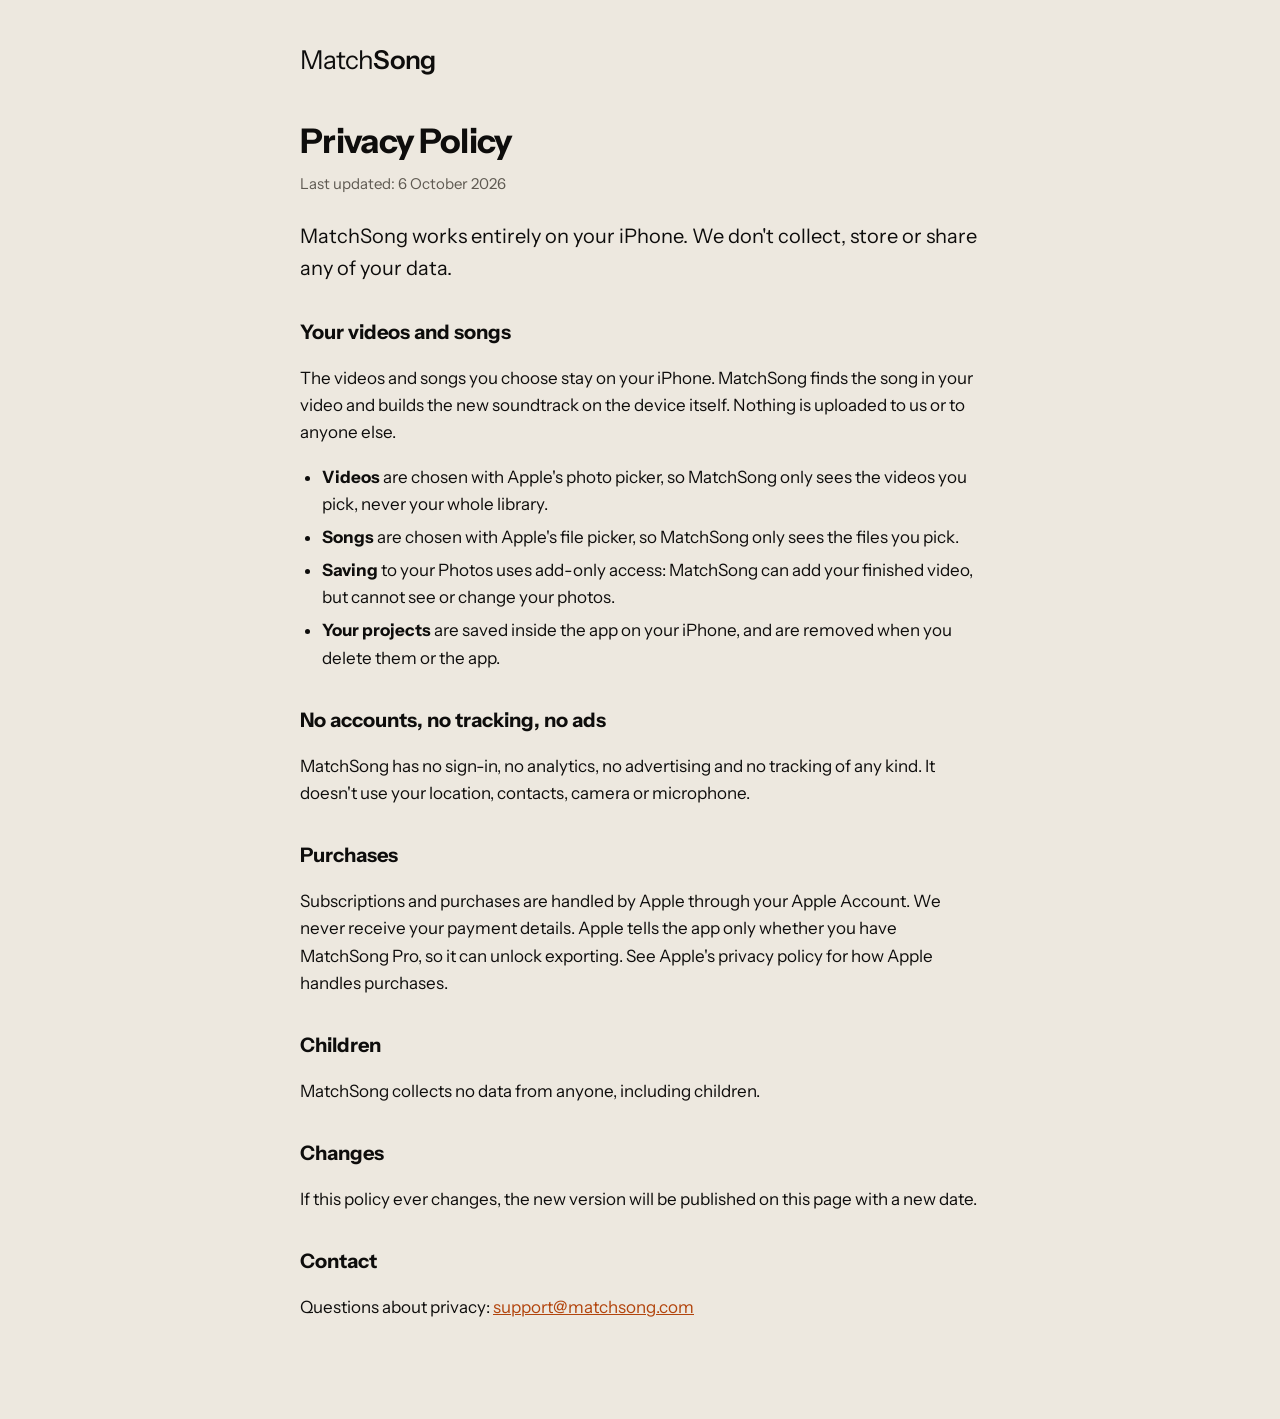
==== privacy.html @ 869957c9 "The site as in the app's store/site Co-Authored-By: Claude Opus 5.5 <noreply@anthropic.com>  Claude-" ====
<!doctype html>
<html lang="en">
<head>
<meta charset="utf-8">
<meta name="viewport" content="width=device-width, initial-scale=1">
<title>MatchSong · Privacy Policy</title>
<link rel="stylesheet" href="style.css">
</head>
<body>
<main>
<a class="brand" href="./">Match<b>Song</b></a>
<h1>Privacy Policy</h1>
<p class="updated">Last updated: 6 October 2026</p>

<p class="lead">MatchSong works entirely on your iPhone. We don't collect, store or share any of your data.</p>

<h2>Your videos and songs</h2>
<p>The videos and songs you choose stay on your iPhone. MatchSong finds the song in your video and builds the new soundtrack on the device itself. Nothing is uploaded to us or to anyone else.</p>
<ul>
<li><b>Videos</b> are chosen with Apple's photo picker, so MatchSong only sees the videos you pick, never your whole library.</li>
<li><b>Songs</b> are chosen with Apple's file picker, so MatchSong only sees the files you pick.</li>
<li><b>Saving</b> to your Photos uses add-only access: MatchSong can add your finished video, but cannot see or change your photos.</li>
<li><b>Your projects</b> are saved inside the app on your iPhone, and are removed when you delete them or the app.</li>
</ul>

<h2>No accounts, no tracking, no ads</h2>
<p>MatchSong has no sign-in, no analytics, no advertising and no tracking of any kind. It doesn't use your location, contacts, camera or microphone.</p>

<h2>Purchases</h2>
<p>Subscriptions and purchases are handled by Apple through your Apple Account. We never receive your payment details. Apple tells the app only whether you have MatchSong Pro, so it can unlock exporting. See Apple's privacy policy for how Apple handles purchases.</p>

<h2>Children</h2>
<p>MatchSong collects no data from anyone, including children.</p>

<h2>Changes</h2>
<p>If this policy ever changes, the new version will be published on this page with a new date.</p>

<h2>Contact</h2>
<p>Questions about privacy: <a href="mailto:support@matchsong.com">support@matchsong.com</a></p>
</main>
</body>
</html>
---- style.css ----
/* MatchSong's pages: the app's warm studio look, one typeface, orange for links. */
@import url('https://fonts.googleapis.com/css2?family=Instrument+Sans:wght@400;600;700&display=swap');
:root { --bg: #EDE8DF; --text: #0E0D0C; --muted: #5F5A52; --accent: #B2440C; }
@media (prefers-color-scheme: dark) { :root { --bg: #0E0D0C; --text: #EDE8DF; --muted: #A39D93; --accent: #FF7A33; } }
body { margin: 0; background: var(--bg); color: var(--text); font: 17px/1.6 'Instrument Sans', system-ui, sans-serif; }
main { max-width: 680px; margin: 0 auto; padding: 40px 20px 80px; }
.brand { font-size: 26px; letter-spacing: -0.035em; color: var(--text); text-decoration: none; }
.brand b { font-weight: 600; }
h1 { font-size: 34px; letter-spacing: -0.02em; margin: 32px 0 4px; }
h2 { font-size: 20px; margin: 32px 0 6px; }
.updated { color: var(--muted); margin: 0 0 24px; font-size: 15px; }
.lead { font-size: 20px; }
a { color: var(--accent); }
ul { padding-left: 22px; }
li { margin: 6px 0; }
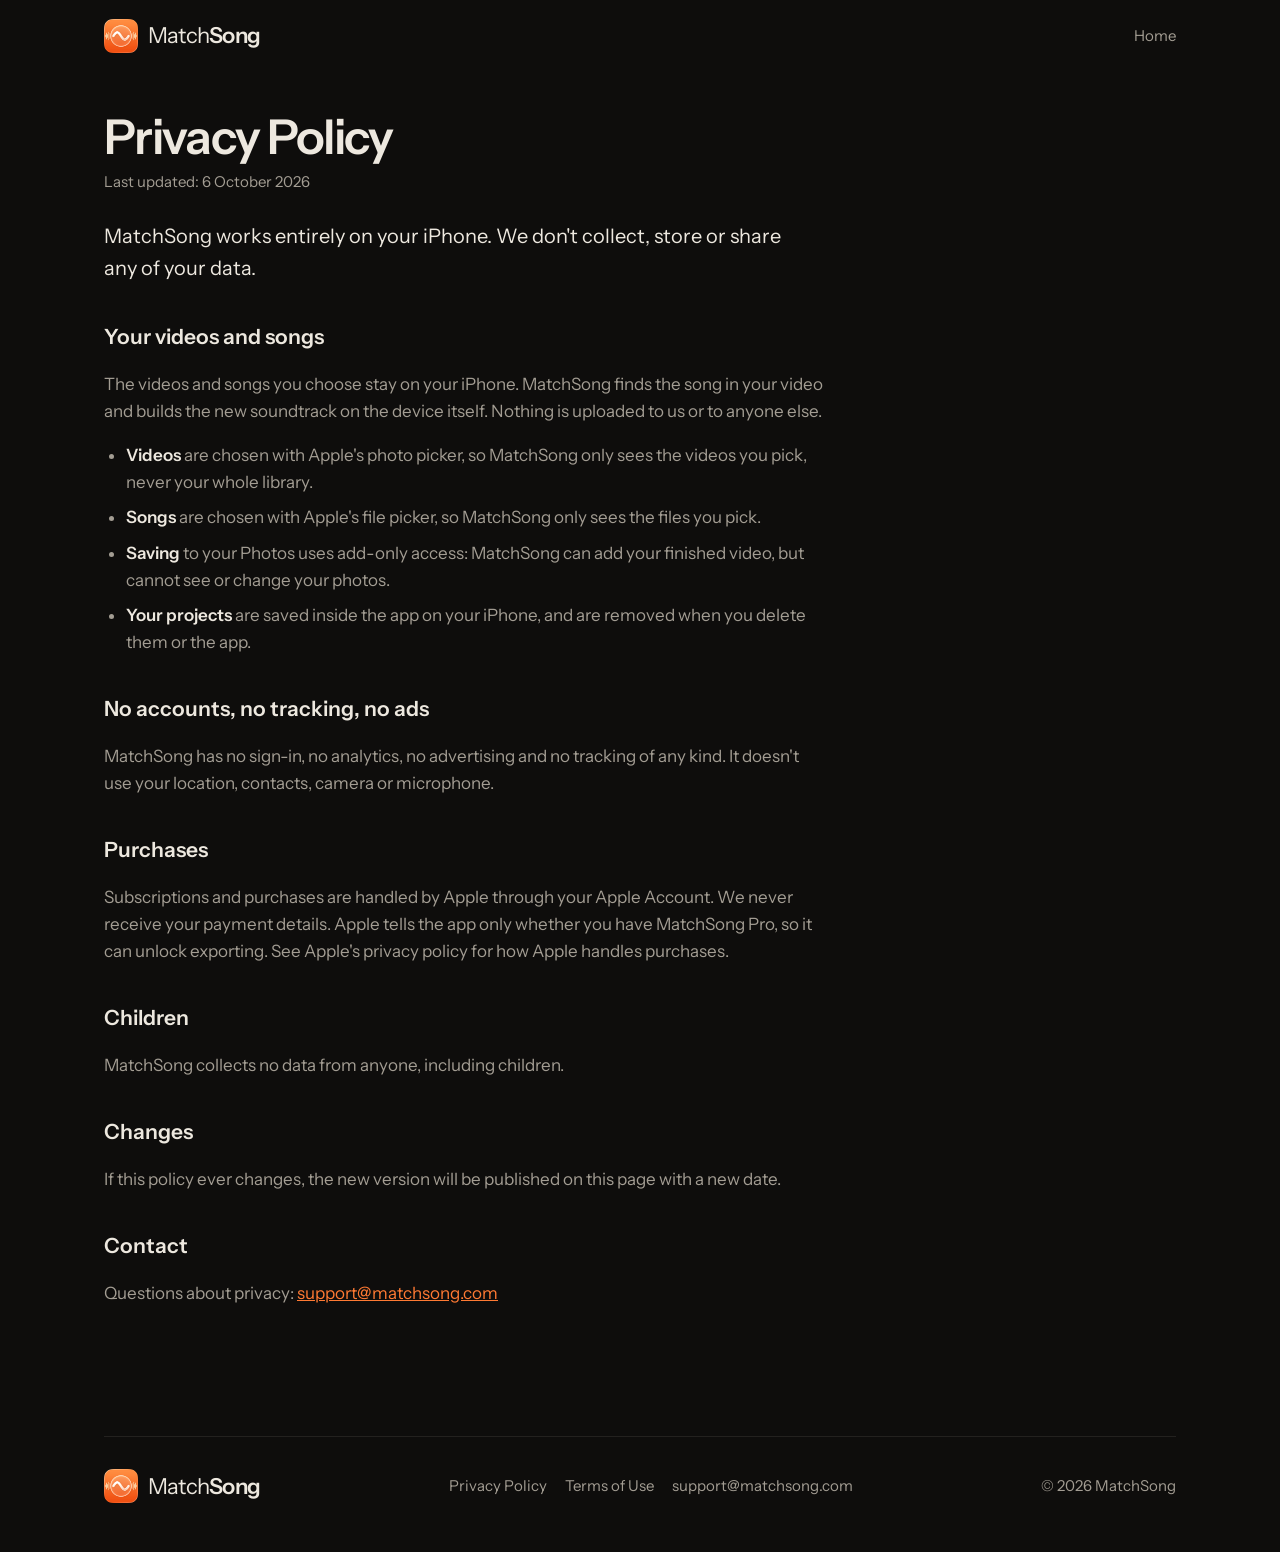
==== commit 66b8b6f2: "The site as in the app's store/site Co-Authored-By: Claude Opus 5.5 <noreply@anthropic.com>  Claude-" ====
--- a/privacy.html
+++ b/privacy.html
@@ -4,11 +4,18 @@
 <meta charset="utf-8">
 <meta name="viewport" content="width=device-width, initial-scale=1">
 <title>MatchSong · Privacy Policy</title>
+<meta name="theme-color" content="#0E0D0C">
+<link rel="icon" href="favicon.png">
+<link rel="apple-touch-icon" href="apple-touch-icon.png">
 <link rel="stylesheet" href="style.css">
 </head>
 <body>
-<main>
-<a class="brand" href="./">Match<b>Song</b></a>
+<div class="wrap">
+  <header class="top">
+    <a class="brand" href="./"><img src="icon.png" alt=""><span>Match<b>Song</b></span></a>
+    <nav><a href="./">Home</a></nav>
+  </header>
+<main class="doc">
 <h1>Privacy Policy</h1>
 <p class="updated">Last updated: 6 October 2026</p>
 
@@ -38,5 +45,11 @@
 <h2>Contact</h2>
 <p>Questions about privacy: <a href="mailto:support@matchsong.com">support@matchsong.com</a></p>
 </main>
+  <footer>
+    <a class="brand" href="./"><img src="icon.png" alt=""><span>Match<b>Song</b></span></a>
+    <nav><a href="privacy.html">Privacy Policy</a><a href="terms.html">Terms of Use</a><a href="mailto:support@matchsong.com">support@matchsong.com</a></nav>
+    <span>&copy; 2026 MatchSong</span>
+  </footer>
+</div>
 </body>
 </html>
--- a/style.css
+++ b/style.css
@@ -1,15 +1,109 @@
-/* MatchSong's pages: the app's warm studio look, one typeface, orange for links. */
-@import url('https://fonts.googleapis.com/css2?family=Instrument+Sans:wght@400;600;700&display=swap');
-:root { --bg: #EDE8DF; --text: #0E0D0C; --muted: #5F5A52; --accent: #B2440C; }
-@media (prefers-color-scheme: dark) { :root { --bg: #0E0D0C; --text: #EDE8DF; --muted: #A39D93; --accent: #FF7A33; } }
-body { margin: 0; background: var(--bg); color: var(--text); font: 17px/1.6 'Instrument Sans', system-ui, sans-serif; }
-main { max-width: 680px; margin: 0 auto; padding: 40px 20px 80px; }
-.brand { font-size: 26px; letter-spacing: -0.035em; color: var(--text); text-decoration: none; }
+/* matchsong.com: the app's own look. Warm studio black, bone white, one orange accent,
+   Instrument Sans (served from this site: no outside services, no tracking). */
+@font-face { font-family: 'Instrument Sans'; font-weight: 400; font-display: swap; src: url('fonts/InstrumentSans-Regular.woff2') format('woff2'); }
+@font-face { font-family: 'Instrument Sans'; font-weight: 600; font-display: swap; src: url('fonts/InstrumentSans-SemiBold.woff2') format('woff2'); }
+
+:root {
+  color-scheme: dark;
+  --bg: #0E0D0C; --surface: #171513; --surface2: #211E1B; --line: rgba(237, 232, 223, 0.09);
+  --text: #EDE8DF; --muted: #A39D93; --accent: #FF7A33; --on-accent: #0E0D0C;
+}
+* { box-sizing: border-box; }
+html { scroll-behavior: smooth; }
+body { margin: 0; background: var(--bg); color: var(--text); font: 17px/1.6 'Instrument Sans', system-ui, sans-serif; -webkit-font-smoothing: antialiased; }
+img { max-width: 100%; display: block; }
+a { color: var(--accent); }
+.wrap { max-width: 1120px; margin: 0 auto; padding: 0 24px; }
+@media (max-width: 600px) { .wrap { padding: 0 16px; } }
+
+/* top bar */
+.top { display: flex; align-items: center; justify-content: space-between; padding: 18px 0; }
+.brand { display: flex; align-items: center; gap: 10px; color: var(--text); text-decoration: none; font-size: 22px; letter-spacing: -0.035em; }
+.brand img { width: 34px; height: 34px; }
 .brand b { font-weight: 600; }
-h1 { font-size: 34px; letter-spacing: -0.02em; margin: 32px 0 4px; }
-h2 { font-size: 20px; margin: 32px 0 6px; }
-.updated { color: var(--muted); margin: 0 0 24px; font-size: 15px; }
-.lead { font-size: 20px; }
-a { color: var(--accent); }
-ul { padding-left: 22px; }
-li { margin: 6px 0; }
+.top nav { display: flex; gap: 22px; align-items: center; font-size: 15px; }
+.top nav a { color: var(--muted); text-decoration: none; }
+.top nav a:hover { color: var(--text); }
+@media (max-width: 600px) { .top nav .link { display: none; } }
+
+/* buttons and chips */
+.pill { display: inline-flex; align-items: center; gap: 8px; min-height: 48px; padding: 0 22px; border-radius: 999px; font-weight: 600; font-size: 16px; text-decoration: none; }
+.pill.primary { background: var(--accent); color: var(--on-accent); }
+.pill.quiet { border: 1px solid var(--line); color: var(--text); background: var(--surface); }
+.chip { display: inline-flex; align-items: center; gap: 8px; padding: 6px 14px; border-radius: 999px; border: 1px solid var(--line); background: var(--surface); color: var(--muted); font-size: 14px; }
+.chip i { width: 8px; height: 8px; border-radius: 50%; background: var(--accent); display: inline-block; }
+
+/* hero */
+.hero { display: grid; grid-template-columns: 1.1fr 0.9fr; gap: 48px; align-items: center; padding: 48px 0 72px; }
+.hero h1 { font-size: clamp(42px, 6.4vw, 76px); line-height: 1.02; letter-spacing: -0.04em; font-weight: 600; margin: 22px 0 22px; }
+.hero h1 em { font-style: normal; color: var(--accent); }
+.lead { font-size: 20px; color: var(--muted); max-width: 34em; margin: 0 0 30px; }
+.lead strong { color: var(--text); font-weight: 600; }
+.actions { display: flex; flex-wrap: wrap; gap: 12px; align-items: center; }
+.note { color: var(--muted); font-size: 15px; margin-top: 18px; }
+@media (max-width: 860px) { .hero { grid-template-columns: 1fr; padding-top: 24px; } }
+
+/* the phone, with the app inside */
+.stage { position: relative; display: flex; justify-content: center; }
+.stage::before { content: ''; position: absolute; inset: 8% 10%; background: radial-gradient(closest-side, rgba(255, 122, 51, 0.42), transparent); filter: blur(30px); }
+.phone { position: relative; width: min(330px, 78vw); border-radius: 52px; padding: 10px; background: #050505; box-shadow: 0 0 0 1.5px #3A3530, 0 40px 80px rgba(0, 0, 0, 0.6); }
+.phone img { border-radius: 42px; width: 100%; }
+.badge { position: absolute; display: flex; align-items: center; gap: 10px; padding: 10px 16px; border-radius: 16px; background: rgba(23, 21, 19, 0.82); border: 1px solid var(--line); backdrop-filter: blur(12px); -webkit-backdrop-filter: blur(12px); font-size: 14px; color: var(--muted); }
+.badge b { color: var(--text); font-size: 18px; font-variant-numeric: tabular-nums; }
+.badge.sync { left: -6%; bottom: 22%; }
+.badge.found { right: -4%; top: 16%; }
+@media (max-width: 600px) { .badge.sync { left: 0; } .badge.found { right: 0; } }
+
+/* the lens: a noisy recording becomes the clean song */
+.lens { border-top: 1px solid var(--line); border-bottom: 1px solid var(--line); background: linear-gradient(180deg, var(--surface), var(--bg)); padding: 56px 0; text-align: center; }
+.lens svg { width: 100%; max-width: 920px; height: auto; margin: 0 auto; display: block; }
+.lens p { font-size: clamp(22px, 3vw, 32px); letter-spacing: -0.02em; margin: 24px auto 0; max-width: 24em; }
+.lens p span { color: var(--muted); }
+.noise rect { fill: var(--muted); transform-box: fill-box; transform-origin: center; animation: hum 1.6s ease-in-out infinite alternate; }
+.song { animation: flow 2.4s linear infinite; }
+@keyframes hum { from { transform: scaleY(1); } to { transform: scaleY(0.45); } }
+@keyframes flow { from { transform: translateX(0); } to { transform: translateX(136.0px); } }
+@media (prefers-reduced-motion: reduce) { .noise rect, .song { animation: none; } html { scroll-behavior: auto; } }
+
+/* sections */
+section.block { padding: 88px 0 24px; }
+.kicker { color: var(--accent); font-weight: 600; font-size: 14px; letter-spacing: 0.12em; text-transform: uppercase; }
+h2.title { font-size: clamp(32px, 4.4vw, 50px); letter-spacing: -0.035em; line-height: 1.08; font-weight: 600; margin: 10px 0 40px; max-width: 18em; }
+.grid { display: grid; gap: 16px; grid-template-columns: repeat(3, 1fr); }
+@media (max-width: 900px) { .grid { grid-template-columns: repeat(2, 1fr); } }
+@media (max-width: 600px) { .grid { grid-template-columns: 1fr; } }
+.card { background: var(--surface); border: 1px solid var(--line); border-radius: 22px; padding: 26px; }
+.card h3 { font-size: 20px; letter-spacing: -0.01em; margin: 14px 0 6px; font-weight: 600; }
+.card p { margin: 0; color: var(--muted); }
+.card svg { width: 30px; height: 30px; stroke: var(--accent); fill: none; stroke-width: 1.8; stroke-linecap: round; stroke-linejoin: round; }
+.step { font-size: 44px; font-weight: 600; color: var(--accent); letter-spacing: -0.04em; line-height: 1; }
+
+/* screenshots */
+.shots { display: flex; gap: 22px; justify-content: center; }
+.shots figure { margin: 0; width: 260px; flex: 0 0 auto; }
+.shots img { border-radius: 34px; box-shadow: 0 0 0 1.5px #3A3530, 0 24px 60px rgba(0, 0, 0, 0.5); }
+.shots figcaption { color: var(--muted); font-size: 15px; text-align: center; margin-top: 14px; }
+@media (max-width: 900px) { .shots { justify-content: flex-start; overflow-x: auto; scroll-snap-type: x mandatory; padding-bottom: 12px; } .shots figure { scroll-snap-align: center; width: 230px; } }
+
+/* free and Pro */
+.plan { margin: 88px 0 0; padding: 48px; border-radius: 28px; background: radial-gradient(120% 140% at 100% 0%, rgba(255, 122, 51, 0.28), transparent 60%), var(--surface); border: 1px solid var(--line); display: flex; gap: 32px; align-items: center; justify-content: space-between; flex-wrap: wrap; }
+.plan h2 { font-size: clamp(28px, 3.6vw, 40px); letter-spacing: -0.03em; margin: 0 0 8px; line-height: 1.1; font-weight: 600; }
+.plan p { margin: 0; color: var(--muted); max-width: 32em; }
+@media (max-width: 600px) { .plan { padding: 28px; } }
+
+/* footer */
+footer { margin-top: 88px; border-top: 1px solid var(--line); padding: 32px 0 48px; display: flex; flex-wrap: wrap; gap: 18px 28px; align-items: center; justify-content: space-between; color: var(--muted); font-size: 15px; }
+footer nav { display: flex; flex-wrap: wrap; gap: 18px; }
+footer a { color: var(--muted); text-decoration: none; }
+footer a:hover { color: var(--text); }
+
+/* the privacy and terms pages */
+.doc { max-width: 720px; padding-bottom: 24px; }
+.doc h1 { font-size: clamp(34px, 5vw, 48px); letter-spacing: -0.035em; line-height: 1.1; margin: 40px 0 6px; font-weight: 600; }
+.doc h2 { font-size: 21px; margin: 36px 0 6px; font-weight: 600; }
+.doc .updated { color: var(--muted); margin: 0 0 26px; font-size: 15px; }
+.doc .lead { color: var(--text); }
+.doc ul { padding-left: 22px; }
+.doc li { margin: 8px 0; color: var(--muted); }
+.doc li b { color: var(--text); font-weight: 600; }
+.doc p { color: var(--muted); }
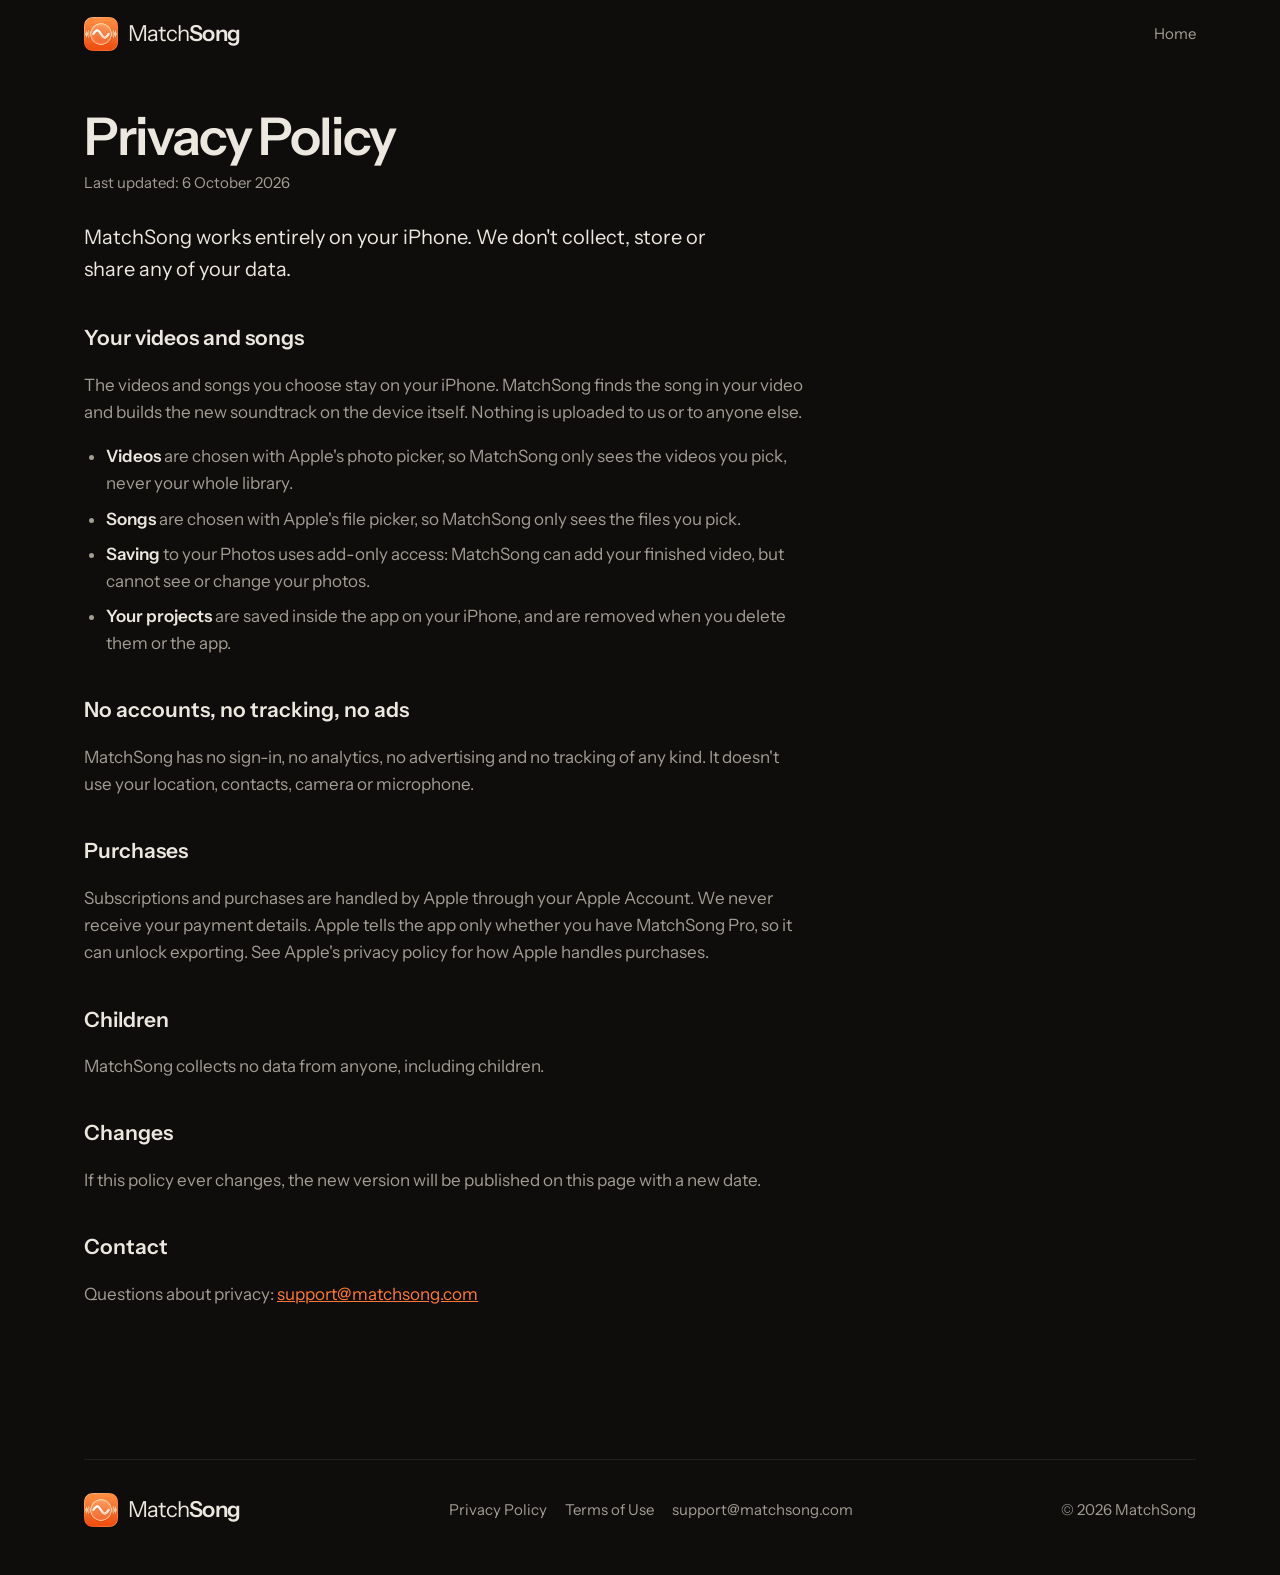
==== commit c17cab5f: "The site as in the app's store/site Co-Authored-By: Claude Opus 5.5 <noreply@anthropic.com>  Claude-" ====
--- a/privacy.html
+++ b/privacy.html
@@ -10,11 +10,13 @@
 <link rel="stylesheet" href="style.css">
 </head>
 <body>
-<div class="wrap">
-  <header class="top">
+<header class="top">
+  <div class="wrap">
     <a class="brand" href="./"><img src="icon.png" alt=""><span>Match<b>Song</b></span></a>
     <nav><a href="./">Home</a></nav>
-  </header>
+  </div>
+</header>
+<div class="wrap">
 <main class="doc">
 <h1>Privacy Policy</h1>
 <p class="updated">Last updated: 6 October 2026</p>
--- a/style.css
+++ b/style.css
@@ -1,108 +1,171 @@
-/* matchsong.com: the app's own look. Warm studio black, bone white, one orange accent,
-   Instrument Sans (served from this site: no outside services, no tracking). */
+/* matchsong.com: the app's own look. Warm studio black, bone white, one orange accent, the
+   app's track colours for the audiences, Instrument Sans (served from this site: no outside
+   services, no tracking). Motion is gentle and switched off for people who ask for less. */
 @font-face { font-family: 'Instrument Sans'; font-weight: 400; font-display: swap; src: url('fonts/InstrumentSans-Regular.woff2') format('woff2'); }
 @font-face { font-family: 'Instrument Sans'; font-weight: 600; font-display: swap; src: url('fonts/InstrumentSans-SemiBold.woff2') format('woff2'); }
 
 :root {
   color-scheme: dark;
-  --bg: #0E0D0C; --surface: #171513; --surface2: #211E1B; --line: rgba(237, 232, 223, 0.09);
+  --bg: #0E0D0C; --surface: #161412; --surface2: #1F1C19; --line: rgba(237, 232, 223, 0.09);
   --text: #EDE8DF; --muted: #A39D93; --accent: #FF7A33; --on-accent: #0E0D0C;
+  --green: #9DB39A; --lavender: #B9A9D2; --sand: #D6C29C; --blue: #A2BED3; --rose: #D4A5A5;
 }
 * { box-sizing: border-box; }
 html { scroll-behavior: smooth; }
-body { margin: 0; background: var(--bg); color: var(--text); font: 17px/1.6 'Instrument Sans', system-ui, sans-serif; -webkit-font-smoothing: antialiased; }
+body { margin: 0; background: var(--bg); color: var(--text); font: 17px/1.6 'Instrument Sans', system-ui, sans-serif; -webkit-font-smoothing: antialiased; overflow-x: hidden; }
 img { max-width: 100%; display: block; }
 a { color: var(--accent); }
-.wrap { max-width: 1120px; margin: 0 auto; padding: 0 24px; }
-@media (max-width: 600px) { .wrap { padding: 0 16px; } }
+.wrap { max-width: 1160px; margin: 0 auto; padding: 0 24px; }
+@media (max-width: 600px) { .wrap { padding: 0 18px; } }
 
-/* top bar */
-.top { display: flex; align-items: center; justify-content: space-between; padding: 18px 0; }
+/* top bar: glass once the page scrolls */
+.top { position: sticky; top: 0; z-index: 10; transition: background 0.3s, border-color 0.3s; border-bottom: 1px solid transparent; }
+.top.solid { background: rgba(14, 13, 12, 0.72); backdrop-filter: blur(16px); -webkit-backdrop-filter: blur(16px); border-color: var(--line); }
+.top .wrap { display: flex; align-items: center; justify-content: space-between; height: 68px; }
 .brand { display: flex; align-items: center; gap: 10px; color: var(--text); text-decoration: none; font-size: 22px; letter-spacing: -0.035em; }
 .brand img { width: 34px; height: 34px; }
 .brand b { font-weight: 600; }
-.top nav { display: flex; gap: 22px; align-items: center; font-size: 15px; }
+.top nav { display: flex; gap: 24px; align-items: center; font-size: 15px; }
 .top nav a { color: var(--muted); text-decoration: none; }
 .top nav a:hover { color: var(--text); }
-@media (max-width: 600px) { .top nav .link { display: none; } }
+@media (max-width: 760px) { .top nav .link { display: none; } }
 
 /* buttons and chips */
-.pill { display: inline-flex; align-items: center; gap: 8px; min-height: 48px; padding: 0 22px; border-radius: 999px; font-weight: 600; font-size: 16px; text-decoration: none; }
-.pill.primary { background: var(--accent); color: var(--on-accent); }
-.pill.quiet { border: 1px solid var(--line); color: var(--text); background: var(--surface); }
-.chip { display: inline-flex; align-items: center; gap: 8px; padding: 6px 14px; border-radius: 999px; border: 1px solid var(--line); background: var(--surface); color: var(--muted); font-size: 14px; }
-.chip i { width: 8px; height: 8px; border-radius: 50%; background: var(--accent); display: inline-block; }
+.pill { display: inline-flex; align-items: center; gap: 8px; min-height: 50px; padding: 0 24px; border-radius: 999px; font-weight: 600; font-size: 16px; text-decoration: none; transition: transform 0.2s, box-shadow 0.2s; }
+.pill.primary { background: var(--accent); color: var(--on-accent); box-shadow: 0 10px 30px rgba(255, 122, 51, 0.35); }
+.pill.primary:hover { transform: translateY(-2px); box-shadow: 0 14px 40px rgba(255, 122, 51, 0.45); }
+.pill.quiet { border: 1px solid var(--line); color: var(--text); background: rgba(31, 28, 25, 0.6); }
+.chip { display: inline-flex; align-items: center; gap: 8px; padding: 6px 14px; border-radius: 999px; border: 1px solid var(--line); background: rgba(22, 20, 18, 0.7); color: var(--muted); font-size: 14px; }
+.chip i { width: 8px; height: 8px; border-radius: 50%; background: var(--accent); display: inline-block; box-shadow: 0 0 10px var(--accent); }
 
-/* hero */
-.hero { display: grid; grid-template-columns: 1.1fr 0.9fr; gap: 48px; align-items: center; padding: 48px 0 72px; }
-.hero h1 { font-size: clamp(42px, 6.4vw, 76px); line-height: 1.02; letter-spacing: -0.04em; font-weight: 600; margin: 22px 0 22px; }
-.hero h1 em { font-style: normal; color: var(--accent); }
-.lead { font-size: 20px; color: var(--muted); max-width: 34em; margin: 0 0 30px; }
+/* hero: the "lock" (noisy dots snapping onto one clean line) behind the words */
+.hero { position: relative; overflow: hidden; }
+.hero canvas { position: absolute; inset: 0; width: 100%; height: 100%; }
+.hero::after { content: ''; position: absolute; inset: auto 0 0 0; height: 140px; background: linear-gradient(transparent, var(--bg)); pointer-events: none; }
+.hero .wrap { position: relative; z-index: 1; display: grid; grid-template-columns: 1.05fr 0.95fr; gap: 40px; align-items: center; padding-top: 56px; padding-bottom: 96px; }
+.hero h1 { font-size: clamp(44px, 6.6vw, 84px); line-height: 1.0; letter-spacing: -0.045em; font-weight: 600; margin: 22px 0 22px; }
+.hero h1 em { font-style: normal; background: linear-gradient(100deg, #FF9A5C, var(--accent) 45%, #E5561A); -webkit-background-clip: text; background-clip: text; color: transparent; }
+.lead { font-size: 21px; color: var(--muted); max-width: 32em; margin: 0 0 32px; }
 .lead strong { color: var(--text); font-weight: 600; }
 .actions { display: flex; flex-wrap: wrap; gap: 12px; align-items: center; }
 .note { color: var(--muted); font-size: 15px; margin-top: 18px; }
-@media (max-width: 860px) { .hero { grid-template-columns: 1fr; padding-top: 24px; } }
+@media (max-width: 900px) { .hero .wrap { grid-template-columns: 1fr; padding-top: 28px; } }
 
-/* the phone, with the app inside */
-.stage { position: relative; display: flex; justify-content: center; }
-.stage::before { content: ''; position: absolute; inset: 8% 10%; background: radial-gradient(closest-side, rgba(255, 122, 51, 0.42), transparent); filter: blur(30px); }
-.phone { position: relative; width: min(330px, 78vw); border-radius: 52px; padding: 10px; background: #050505; box-shadow: 0 0 0 1.5px #3A3530, 0 40px 80px rgba(0, 0, 0, 0.6); }
-.phone img { border-radius: 42px; width: 100%; }
-.badge { position: absolute; display: flex; align-items: center; gap: 10px; padding: 10px 16px; border-radius: 16px; background: rgba(23, 21, 19, 0.82); border: 1px solid var(--line); backdrop-filter: blur(12px); -webkit-backdrop-filter: blur(12px); font-size: 14px; color: var(--muted); }
-.badge b { color: var(--text); font-size: 18px; font-variant-numeric: tabular-nums; }
-.badge.sync { left: -6%; bottom: 22%; }
-.badge.found { right: -4%; top: 16%; }
-@media (max-width: 600px) { .badge.sync { left: 0; } .badge.found { right: 0; } }
+/* phones */
+.stage { position: relative; height: 640px; perspective: 1400px; }
+.phone { position: absolute; width: 300px; border-radius: 50px; padding: 9px; background: #050505; box-shadow: 0 0 0 1.5px #3A3530, 0 50px 100px rgba(0, 0, 0, 0.7); }
+.phone img { border-radius: 41px; width: 100%; }
+.phone.front { right: 8%; top: 0; transform: rotateY(-14deg) rotateX(4deg); z-index: 2; }
+.phone.back { right: 46%; top: 70px; transform: rotateY(18deg) rotateX(4deg) scale(0.86); opacity: 0.55; filter: saturate(0.7); }
+.stage::before { content: ''; position: absolute; inset: 10% 0 10% 20%; background: radial-gradient(closest-side, rgba(255, 122, 51, 0.45), transparent); filter: blur(40px); }
+.badge { position: absolute; z-index: 3; display: flex; align-items: center; gap: 10px; padding: 12px 18px; border-radius: 18px; background: rgba(22, 20, 18, 0.78); border: 1px solid var(--line); backdrop-filter: blur(14px); -webkit-backdrop-filter: blur(14px); font-size: 14px; color: var(--muted); box-shadow: 0 20px 40px rgba(0, 0, 0, 0.4); }
+.badge b { color: var(--text); font-size: 20px; font-variant-numeric: tabular-nums; }
+.badge .dot { width: 10px; height: 10px; border-radius: 50%; background: var(--accent); box-shadow: 0 0 12px var(--accent); }
+.badge.sync { right: 0; bottom: 120px; }
+.badge.found { right: 52%; top: 28px; }
+@media (max-width: 900px) {
+  .stage { height: 640px; max-width: 420px; margin: 0 auto; width: 100%; }
+  .phone.front { width: 280px; }
+  .phone.front { right: 50%; transform: translateX(50%) rotateY(-10deg); }
+  .phone.back { display: none; }
+  .badge.found { right: auto; left: 0; top: 40px; }
+  .badge.sync { right: 0; bottom: 90px; }
+}
 
-/* the lens: a noisy recording becomes the clean song */
-.lens { border-top: 1px solid var(--line); border-bottom: 1px solid var(--line); background: linear-gradient(180deg, var(--surface), var(--bg)); padding: 56px 0; text-align: center; }
-.lens svg { width: 100%; max-width: 920px; height: auto; margin: 0 auto; display: block; }
-.lens p { font-size: clamp(22px, 3vw, 32px); letter-spacing: -0.02em; margin: 24px auto 0; max-width: 24em; }
-.lens p span { color: var(--muted); }
-.noise rect { fill: var(--muted); transform-box: fill-box; transform-origin: center; animation: hum 1.6s ease-in-out infinite alternate; }
-.song { animation: flow 2.4s linear infinite; }
-@keyframes hum { from { transform: scaleY(1); } to { transform: scaleY(0.45); } }
-@keyframes flow { from { transform: translateX(0); } to { transform: translateX(136.0px); } }
-@media (prefers-reduced-motion: reduce) { .noise rect, .song { animation: none; } html { scroll-behavior: auto; } }
+/* numbers */
+.stats { display: grid; grid-template-columns: repeat(4, 1fr); border: 1px solid var(--line); border-radius: 26px; background: var(--surface); overflow: hidden; }
+.stats div { padding: 28px 26px; border-left: 1px solid var(--line); }
+.stats div:first-child { border-left: 0; }
+.stats b { display: block; font-size: clamp(34px, 4vw, 46px); letter-spacing: -0.04em; font-weight: 600; line-height: 1.05; }
+.stats b span { color: var(--accent); }
+.stats p { margin: 6px 0 0; color: var(--muted); font-size: 15px; }
+@media (max-width: 760px) { .stats { grid-template-columns: repeat(2, 1fr); } .stats div:nth-child(3) { border-left: 0; } .stats div:nth-child(n+3) { border-top: 1px solid var(--line); } }
 
 /* sections */
-section.block { padding: 88px 0 24px; }
-.kicker { color: var(--accent); font-weight: 600; font-size: 14px; letter-spacing: 0.12em; text-transform: uppercase; }
-h2.title { font-size: clamp(32px, 4.4vw, 50px); letter-spacing: -0.035em; line-height: 1.08; font-weight: 600; margin: 10px 0 40px; max-width: 18em; }
+section.block { padding: 110px 0 0; }
+.kicker { color: var(--accent); font-weight: 600; font-size: 13px; letter-spacing: 0.14em; text-transform: uppercase; }
+h2.title { font-size: clamp(34px, 4.6vw, 56px); letter-spacing: -0.04em; line-height: 1.04; font-weight: 600; margin: 12px 0 18px; max-width: 16em; }
+.intro { color: var(--muted); font-size: 19px; max-width: 34em; margin: 0 0 44px; }
+.intro b { color: var(--text); font-weight: 600; }
 .grid { display: grid; gap: 16px; grid-template-columns: repeat(3, 1fr); }
-@media (max-width: 900px) { .grid { grid-template-columns: repeat(2, 1fr); } }
-@media (max-width: 600px) { .grid { grid-template-columns: 1fr; } }
-.card { background: var(--surface); border: 1px solid var(--line); border-radius: 22px; padding: 26px; }
-.card h3 { font-size: 20px; letter-spacing: -0.01em; margin: 14px 0 6px; font-weight: 600; }
+.grid.four { grid-template-columns: repeat(4, 1fr); }
+@media (max-width: 960px) { .grid, .grid.four { grid-template-columns: repeat(2, 1fr); } }
+@media (max-width: 600px) { .grid, .grid.four { grid-template-columns: 1fr; } }
+.card { position: relative; background: var(--surface); border: 1px solid var(--line); border-radius: 24px; padding: 28px; transition: transform 0.25s, border-color 0.25s; }
+.card:hover { transform: translateY(-3px); border-color: rgba(237, 232, 223, 0.18); }
+.card h3 { font-size: 21px; letter-spacing: -0.015em; margin: 16px 0 6px; font-weight: 600; }
 .card p { margin: 0; color: var(--muted); }
-.card svg { width: 30px; height: 30px; stroke: var(--accent); fill: none; stroke-width: 1.8; stroke-linecap: round; stroke-linejoin: round; }
-.step { font-size: 44px; font-weight: 600; color: var(--accent); letter-spacing: -0.04em; line-height: 1; }
+.card svg { width: 28px; height: 28px; stroke: var(--accent); fill: none; stroke-width: 1.8; stroke-linecap: round; stroke-linejoin: round; }
 
-/* screenshots */
-.shots { display: flex; gap: 22px; justify-content: center; }
-.shots figure { margin: 0; width: 260px; flex: 0 0 auto; }
-.shots img { border-radius: 34px; box-shadow: 0 0 0 1.5px #3A3530, 0 24px 60px rgba(0, 0, 0, 0.5); }
-.shots figcaption { color: var(--muted); font-size: 15px; text-align: center; margin-top: 14px; }
-@media (max-width: 900px) { .shots { justify-content: flex-start; overflow-x: auto; scroll-snap-type: x mandatory; padding-bottom: 12px; } .shots figure { scroll-snap-align: center; width: 230px; } }
+/* who it's for: each in one of the app's track colours */
+.who { overflow: hidden; }
+.who::before { content: ''; position: absolute; inset: -40% -20% auto auto; width: 70%; aspect-ratio: 1; border-radius: 50%; background: var(--tint); opacity: 0.16; filter: blur(30px); }
+.who .mark { width: 48px; height: 48px; border-radius: 15px; display: grid; place-items: center; background: color-mix(in srgb, var(--tint) 20%, transparent); }
+.who .mark svg { stroke: var(--tint); }
+.who.dancers { --tint: var(--green); } .who.djs { --tint: var(--lavender); } .who.bands { --tint: var(--sand); } .who.video { --tint: var(--blue); }
+
+/* the live demo: one video, with what the phone recorded or the original song MatchSong put back */
+.player { display: grid; gap: 14px; }
+.screen { position: relative; border-radius: 26px; overflow: hidden; background: #000; aspect-ratio: 16 / 9; box-shadow: 0 0 0 1px var(--line), 0 40px 100px rgba(0, 0, 0, 0.6); }
+.screen video { width: 100%; height: 100%; object-fit: cover; display: block; }
+.switch { position: absolute; top: 16px; left: 50%; transform: translateX(-50%); display: flex; gap: 2px; padding: 3px; border-radius: 999px; background: rgba(14, 13, 12, 0.55); border: 1px solid rgba(237, 232, 223, 0.14); backdrop-filter: blur(14px); -webkit-backdrop-filter: blur(14px); }
+.switch button { font: inherit; font-size: 15px; font-weight: 600; color: var(--text); background: none; border: 0; cursor: pointer; display: flex; align-items: center; gap: 7px; height: 40px; padding: 0 18px; border-radius: 999px; position: relative; }
+.switch button::after { content: ''; position: absolute; inset: -4px 0; }
+.switch button[aria-checked="true"] { background: var(--text); color: var(--bg); box-shadow: 0 0 0 3px rgba(237, 232, 223, 0.25); }
+.switch svg { width: 18px; height: 18px; }
+.play { position: absolute; left: 50%; top: 50%; width: 88px; height: 88px; margin: -44px 0 0 -44px; border-radius: 50%; border: 1px solid rgba(237, 232, 223, 0.18); cursor: pointer; color: var(--text); display: grid; place-items: center; background: rgba(14, 13, 12, 0.5); backdrop-filter: blur(12px); -webkit-backdrop-filter: blur(12px); transition: opacity 0.25s; }
+.play svg { width: 34px; height: 34px; }
+.playing .play { opacity: 0; }
+.playing .screen:hover .play, .play:focus-visible { opacity: 1; }
+.readout { position: absolute; left: 16px; bottom: 16px; padding: 8px 14px; border-radius: 999px; font-size: 14px; font-weight: 600; background: rgba(14, 13, 12, 0.62); backdrop-filter: blur(12px); -webkit-backdrop-filter: blur(12px); }
+.readout b { color: var(--accent); font-weight: 600; }
+.lanes { position: relative; display: grid; gap: 8px; padding: 16px; border-radius: 22px; background: var(--surface); border: 1px solid var(--line); cursor: pointer; touch-action: none; }
+.lane { display: grid; grid-template-columns: 96px 1fr; gap: 12px; align-items: center; }
+.lane span { font-size: 13px; font-weight: 600; color: var(--muted); display: flex; align-items: center; gap: 7px; }
+.lane span svg { width: 16px; height: 16px; flex: none; }
+.lane span em { font-style: normal; }
+.lane.on span { color: var(--text); }
+.lane canvas { width: 100%; height: 48px; display: block; }
+.playhead { position: absolute; top: 10px; bottom: 10px; width: 2px; margin-left: -1px; border-radius: 1px; background: var(--text); pointer-events: none; }
+.fine { color: var(--muted); font-size: 15px; max-width: 46em; margin: 4px 0 0; }
+.fine b { color: var(--text); font-weight: 600; }
+button:focus-visible, .lanes:focus-visible { outline: 2px solid var(--accent); outline-offset: 3px; }
+@media (max-width: 600px) { .lane { grid-template-columns: 22px 1fr; } .lane span em { display: none; } .switch button { padding: 0 13px; } .screen { border-radius: 18px; } }
+
+/* how it works */
+.num { width: 44px; height: 44px; border-radius: 50%; display: grid; place-items: center; font-weight: 600; font-size: 19px; color: var(--on-accent); background: var(--accent); box-shadow: 0 8px 24px rgba(255, 122, 51, 0.35); }
 
 /* free and Pro */
-.plan { margin: 88px 0 0; padding: 48px; border-radius: 28px; background: radial-gradient(120% 140% at 100% 0%, rgba(255, 122, 51, 0.28), transparent 60%), var(--surface); border: 1px solid var(--line); display: flex; gap: 32px; align-items: center; justify-content: space-between; flex-wrap: wrap; }
-.plan h2 { font-size: clamp(28px, 3.6vw, 40px); letter-spacing: -0.03em; margin: 0 0 8px; line-height: 1.1; font-weight: 600; }
+.plan { margin: 110px 0 0; padding: 56px; border-radius: 32px; background: radial-gradient(120% 160% at 100% 0%, rgba(255, 122, 51, 0.32), transparent 55%), var(--surface); border: 1px solid var(--line); display: flex; gap: 32px; align-items: center; justify-content: space-between; flex-wrap: wrap; }
+.plan img { width: 84px; height: 84px; }
+.plan h2 { font-size: clamp(30px, 3.8vw, 44px); letter-spacing: -0.035em; margin: 0 0 8px; line-height: 1.08; font-weight: 600; }
 .plan p { margin: 0; color: var(--muted); max-width: 32em; }
-@media (max-width: 600px) { .plan { padding: 28px; } }
+.plan .words { flex: 1 1 320px; display: flex; gap: 24px; align-items: center; }
+@media (max-width: 600px) { .plan { padding: 30px; } .plan .words { flex-direction: column; align-items: flex-start; } }
 
 /* footer */
-footer { margin-top: 88px; border-top: 1px solid var(--line); padding: 32px 0 48px; display: flex; flex-wrap: wrap; gap: 18px 28px; align-items: center; justify-content: space-between; color: var(--muted); font-size: 15px; }
+footer { margin-top: 110px; border-top: 1px solid var(--line); padding: 32px 0 48px; display: flex; flex-wrap: wrap; gap: 18px 28px; align-items: center; justify-content: space-between; color: var(--muted); font-size: 15px; }
 footer nav { display: flex; flex-wrap: wrap; gap: 18px; }
 footer a { color: var(--muted); text-decoration: none; }
 footer a:hover { color: var(--text); }
+footer .credits { flex-basis: 100%; margin: 0; font-size: 13px; color: #7D776F; }
+footer .credits a { text-decoration: underline; }
+
+/* things that rise into view as the page scrolls (only once the script runs: no script, all shown) */
+.js .reveal { opacity: 0; transform: translateY(28px); transition: opacity 0.8s ease, transform 0.8s cubic-bezier(.2,.8,.2,1); }
+.js .reveal.seen { opacity: 1; transform: none; }
+@media (prefers-reduced-motion: reduce) {
+  html { scroll-behavior: auto; }
+  .js .reveal { opacity: 1; transform: none; transition: none; }
+  .card, .pill, .play { transition: none; }
+}
 
 /* the privacy and terms pages */
 .doc { max-width: 720px; padding-bottom: 24px; }
-.doc h1 { font-size: clamp(34px, 5vw, 48px); letter-spacing: -0.035em; line-height: 1.1; margin: 40px 0 6px; font-weight: 600; }
+.doc h1 { font-size: clamp(36px, 5vw, 52px); letter-spacing: -0.04em; line-height: 1.08; margin: 40px 0 6px; font-weight: 600; }
 .doc h2 { font-size: 21px; margin: 36px 0 6px; font-weight: 600; }
 .doc .updated { color: var(--muted); margin: 0 0 26px; font-size: 15px; }
-.doc .lead { color: var(--text); }
+.doc .lead { color: var(--text); font-size: 20px; }
 .doc ul { padding-left: 22px; }
 .doc li { margin: 8px 0; color: var(--muted); }
 .doc li b { color: var(--text); font-weight: 600; }
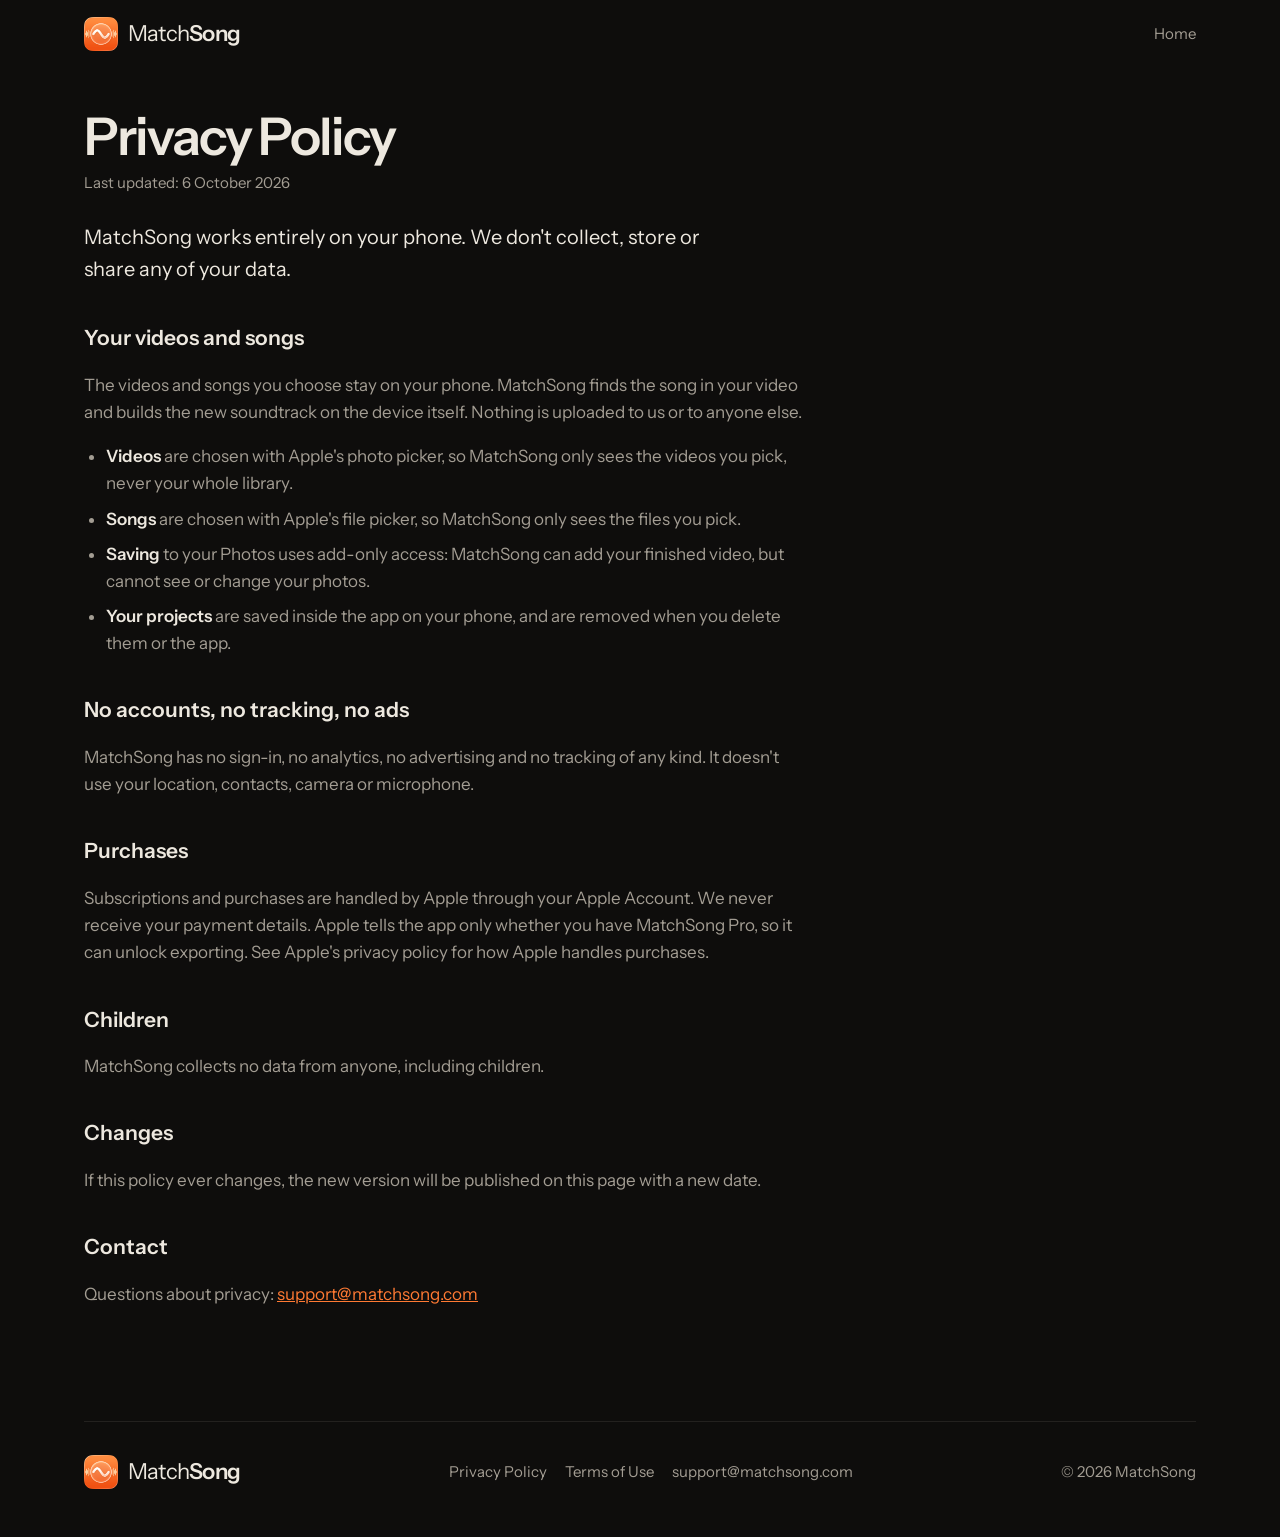
==== commit b27f2070: "The site as in the app's store/site Co-Authored-By: Claude Opus 5.5 <noreply@anthropic.com>  Claude-" ====
--- a/privacy.html
+++ b/privacy.html
@@ -21,15 +21,15 @@
 <h1>Privacy Policy</h1>
 <p class="updated">Last updated: 6 October 2026</p>
 
-<p class="lead">MatchSong works entirely on your iPhone. We don't collect, store or share any of your data.</p>
+<p class="lead">MatchSong works entirely on your phone. We don't collect, store or share any of your data.</p>
 
 <h2>Your videos and songs</h2>
-<p>The videos and songs you choose stay on your iPhone. MatchSong finds the song in your video and builds the new soundtrack on the device itself. Nothing is uploaded to us or to anyone else.</p>
+<p>The videos and songs you choose stay on your phone. MatchSong finds the song in your video and builds the new soundtrack on the device itself. Nothing is uploaded to us or to anyone else.</p>
 <ul>
 <li><b>Videos</b> are chosen with Apple's photo picker, so MatchSong only sees the videos you pick, never your whole library.</li>
 <li><b>Songs</b> are chosen with Apple's file picker, so MatchSong only sees the files you pick.</li>
 <li><b>Saving</b> to your Photos uses add-only access: MatchSong can add your finished video, but cannot see or change your photos.</li>
-<li><b>Your projects</b> are saved inside the app on your iPhone, and are removed when you delete them or the app.</li>
+<li><b>Your projects</b> are saved inside the app on your phone, and are removed when you delete them or the app.</li>
 </ul>
 
 <h2>No accounts, no tracking, no ads</h2>
--- a/style.css
+++ b/style.css
@@ -13,7 +13,7 @@
 * { box-sizing: border-box; }
 html { scroll-behavior: smooth; }
 body { margin: 0; background: var(--bg); color: var(--text); font: 17px/1.6 'Instrument Sans', system-ui, sans-serif; -webkit-font-smoothing: antialiased; overflow-x: hidden; }
-img { max-width: 100%; display: block; }
+img { max-width: 100%; height: auto; display: block; }
 a { color: var(--accent); }
 .wrap { max-width: 1160px; margin: 0 auto; padding: 0 24px; }
 @media (max-width: 600px) { .wrap { padding: 0 18px; } }
@@ -40,72 +40,32 @@
 
 /* hero: the "lock" (noisy dots snapping onto one clean line) behind the words */
 .hero { position: relative; overflow: hidden; }
-.hero canvas { position: absolute; inset: 0; width: 100%; height: 100%; }
+.hero > canvas { position: absolute; inset: 0; width: 100%; height: 100%; }
 .hero::after { content: ''; position: absolute; inset: auto 0 0 0; height: 140px; background: linear-gradient(transparent, var(--bg)); pointer-events: none; }
-.hero .wrap { position: relative; z-index: 1; display: grid; grid-template-columns: 1.05fr 0.95fr; gap: 40px; align-items: center; padding-top: 56px; padding-bottom: 96px; }
-.hero h1 { font-size: clamp(44px, 6.6vw, 84px); line-height: 1.0; letter-spacing: -0.045em; font-weight: 600; margin: 22px 0 22px; }
+.hero .wrap { position: relative; z-index: 1; display: flex; flex-direction: column; align-items: center; text-align: center; padding-top: 40px; padding-bottom: 40px; }
+.hero h1 { font-size: clamp(40px, 6.2vw, 78px); line-height: 1.02; letter-spacing: -0.045em; font-weight: 600; margin: 20px 0 14px; max-width: 13em; text-wrap: balance; }
 .hero h1 em { font-style: normal; background: linear-gradient(100deg, #FF9A5C, var(--accent) 45%, #E5561A); -webkit-background-clip: text; background-clip: text; color: transparent; }
-.lead { font-size: 21px; color: var(--muted); max-width: 32em; margin: 0 0 32px; }
+.lead { font-size: clamp(20px, 2.4vw, 26px); color: var(--muted); max-width: 32em; margin: 0 0 36px; }
 .lead strong { color: var(--text); font-weight: 600; }
-.actions { display: flex; flex-wrap: wrap; gap: 12px; align-items: center; }
-.note { color: var(--muted); font-size: 15px; margin-top: 18px; }
-@media (max-width: 900px) { .hero .wrap { grid-template-columns: 1fr; padding-top: 28px; } }
-
-/* phones */
-.stage { position: relative; height: 640px; perspective: 1400px; }
-.phone { position: absolute; width: 300px; border-radius: 50px; padding: 9px; background: #050505; box-shadow: 0 0 0 1.5px #3A3530, 0 50px 100px rgba(0, 0, 0, 0.7); }
-.phone img { border-radius: 41px; width: 100%; }
-.phone.front { right: 8%; top: 0; transform: rotateY(-14deg) rotateX(4deg); z-index: 2; }
-.phone.back { right: 46%; top: 70px; transform: rotateY(18deg) rotateX(4deg) scale(0.86); opacity: 0.55; filter: saturate(0.7); }
-.stage::before { content: ''; position: absolute; inset: 10% 0 10% 20%; background: radial-gradient(closest-side, rgba(255, 122, 51, 0.45), transparent); filter: blur(40px); }
-.badge { position: absolute; z-index: 3; display: flex; align-items: center; gap: 10px; padding: 12px 18px; border-radius: 18px; background: rgba(22, 20, 18, 0.78); border: 1px solid var(--line); backdrop-filter: blur(14px); -webkit-backdrop-filter: blur(14px); font-size: 14px; color: var(--muted); box-shadow: 0 20px 40px rgba(0, 0, 0, 0.4); }
-.badge b { color: var(--text); font-size: 20px; font-variant-numeric: tabular-nums; }
-.badge .dot { width: 10px; height: 10px; border-radius: 50%; background: var(--accent); box-shadow: 0 0 12px var(--accent); }
-.badge.sync { right: 0; bottom: 120px; }
-.badge.found { right: 52%; top: 28px; }
-@media (max-width: 900px) {
-  .stage { height: 640px; max-width: 420px; margin: 0 auto; width: 100%; }
-  .phone.front { width: 280px; }
-  .phone.front { right: 50%; transform: translateX(50%) rotateY(-10deg); }
-  .phone.back { display: none; }
-  .badge.found { right: auto; left: 0; top: 40px; }
-  .badge.sync { right: 0; bottom: 90px; }
-}
-
-/* numbers */
-.stats { display: grid; grid-template-columns: repeat(4, 1fr); border: 1px solid var(--line); border-radius: 26px; background: var(--surface); overflow: hidden; }
-.stats div { padding: 28px 26px; border-left: 1px solid var(--line); }
-.stats div:first-child { border-left: 0; }
-.stats b { display: block; font-size: clamp(34px, 4vw, 46px); letter-spacing: -0.04em; font-weight: 600; line-height: 1.05; }
-.stats b span { color: var(--accent); }
-.stats p { margin: 6px 0 0; color: var(--muted); font-size: 15px; }
-@media (max-width: 760px) { .stats { grid-template-columns: repeat(2, 1fr); } .stats div:nth-child(3) { border-left: 0; } .stats div:nth-child(n+3) { border-top: 1px solid var(--line); } }
+.actions { display: flex; flex-wrap: wrap; gap: 12px; align-items: center; justify-content: center; margin-top: 28px; }
+@media (max-width: 900px) { .hero .wrap { padding-top: 28px; } }
 
 /* sections */
-section.block { padding: 110px 0 0; }
+section.block { padding: 72px 0 0; }
+@media (max-width: 600px) { section.block { padding-top: 56px; } }
 .kicker { color: var(--accent); font-weight: 600; font-size: 13px; letter-spacing: 0.14em; text-transform: uppercase; }
-h2.title { font-size: clamp(34px, 4.6vw, 56px); letter-spacing: -0.04em; line-height: 1.04; font-weight: 600; margin: 12px 0 18px; max-width: 16em; }
+h2.title { font-size: clamp(30px, 3.8vw, 46px); letter-spacing: -0.04em; line-height: 1.06; font-weight: 600; margin: 10px 0 26px; max-width: 16em; }
 .intro { color: var(--muted); font-size: 19px; max-width: 34em; margin: 0 0 44px; }
 .intro b { color: var(--text); font-weight: 600; }
-.grid { display: grid; gap: 16px; grid-template-columns: repeat(3, 1fr); }
-.grid.four { grid-template-columns: repeat(4, 1fr); }
-@media (max-width: 960px) { .grid, .grid.four { grid-template-columns: repeat(2, 1fr); } }
-@media (max-width: 600px) { .grid, .grid.four { grid-template-columns: 1fr; } }
-.card { position: relative; background: var(--surface); border: 1px solid var(--line); border-radius: 24px; padding: 28px; transition: transform 0.25s, border-color 0.25s; }
-.card:hover { transform: translateY(-3px); border-color: rgba(237, 232, 223, 0.18); }
-.card h3 { font-size: 21px; letter-spacing: -0.015em; margin: 16px 0 6px; font-weight: 600; }
-.card p { margin: 0; color: var(--muted); }
-.card svg { width: 28px; height: 28px; stroke: var(--accent); fill: none; stroke-width: 1.8; stroke-linecap: round; stroke-linejoin: round; }
 
 /* who it's for: each in one of the app's track colours */
-.who { overflow: hidden; }
-.who::before { content: ''; position: absolute; inset: -40% -20% auto auto; width: 70%; aspect-ratio: 1; border-radius: 50%; background: var(--tint); opacity: 0.16; filter: blur(30px); }
-.who .mark { width: 48px; height: 48px; border-radius: 15px; display: grid; place-items: center; background: color-mix(in srgb, var(--tint) 20%, transparent); }
-.who .mark svg { stroke: var(--tint); }
+.row4 .who .mark, .who .mark { background: color-mix(in srgb, var(--tint) 20%, transparent); }
+.row4 .who .mark svg, .who .mark svg { stroke: var(--tint); }
 .who.dancers { --tint: var(--green); } .who.djs { --tint: var(--lavender); } .who.bands { --tint: var(--sand); } .who.video { --tint: var(--blue); }
 
 /* the live demo: one video, with what the phone recorded or the original song MatchSong put back */
-.player { display: grid; gap: 14px; }
+.player { display: grid; gap: 14px; width: 100%; max-width: 900px; text-align: left; scroll-margin-top: 90px; }
+.try { margin: 0; text-align: center; color: var(--muted); font-size: 15px; }
 .screen { position: relative; border-radius: 26px; overflow: hidden; background: #000; aspect-ratio: 16 / 9; box-shadow: 0 0 0 1px var(--line), 0 40px 100px rgba(0, 0, 0, 0.6); }
 .screen video { width: 100%; height: 100%; object-fit: cover; display: block; }
 .switch { position: absolute; top: 16px; left: 50%; transform: translateX(-50%); display: flex; gap: 2px; padding: 3px; border-radius: 999px; background: rgba(14, 13, 12, 0.55); border: 1px solid rgba(237, 232, 223, 0.14); backdrop-filter: blur(14px); -webkit-backdrop-filter: blur(14px); }
@@ -127,28 +87,60 @@
 .lane.on span { color: var(--text); }
 .lane canvas { width: 100%; height: 48px; display: block; }
 .playhead { position: absolute; top: 10px; bottom: 10px; width: 2px; margin-left: -1px; border-radius: 1px; background: var(--text); pointer-events: none; }
-.fine { color: var(--muted); font-size: 15px; max-width: 46em; margin: 4px 0 0; }
-.fine b { color: var(--text); font-weight: 600; }
 button:focus-visible, .lanes:focus-visible { outline: 2px solid var(--accent); outline-offset: 3px; }
 @media (max-width: 600px) { .lane { grid-template-columns: 22px 1fr; } .lane span em { display: none; } .switch button { padding: 0 13px; } .screen { border-radius: 18px; } }
+
+/* how it works: the three steps beside the app in use (a short loop in an iPhone) */
+.how { display: grid; grid-template-columns: 1fr 1fr; gap: 40px; align-items: center; }
+.how .device { justify-self: center; }
+.device { position: relative; width: 240px; border-radius: 40px; padding: 7px; background: #050505; box-shadow: 0 0 0 1.5px #3A3530, 0 40px 80px rgba(0, 0, 0, 0.6), 0 0 120px rgba(255, 122, 51, 0.16); }
+.device video { display: block; width: 100%; aspect-ratio: 660 / 1434; border-radius: 33px; background: #0E0D0C; }
+@media (max-width: 760px) { .how { grid-template-columns: 1fr; gap: 36px; } .device { width: 220px; margin: 0 auto; } }
+.free { color: var(--muted); font-size: 15px; }
+
+/* the three steps: one light row */
+.steps { list-style: none; margin: 0; padding: 0; display: grid; gap: 26px; }
+.steps li { display: flex; gap: 16px; align-items: flex-start; }
+.steps .num { flex: none; }
+.steps h3 { margin: 6px 0 4px; font-size: 20px; font-weight: 600; letter-spacing: -0.015em; }
+.steps p { margin: 0; color: var(--muted); }
+
+/* who it's for, and why: icon, title, one line, no boxes */
+.row4 { display: grid; grid-template-columns: repeat(4, 1fr); gap: 28px; }
+.row4 .item h3 { margin: 14px 0 4px; font-size: 19px; font-weight: 600; letter-spacing: -0.015em; }
+.row4 .item p { margin: 0; color: var(--muted); font-size: 16px; }
+.row4 .mark { width: 46px; height: 46px; border-radius: 14px; display: grid; place-items: center; background: rgba(255, 122, 51, 0.12); }
+.row4 .mark svg { width: 24px; height: 24px; stroke: var(--accent); fill: none; stroke-width: 1.8; stroke-linecap: round; stroke-linejoin: round; }
+@media (max-width: 900px) { .row4 { grid-template-columns: repeat(2, 1fr); } }
+@media (max-width: 480px) { .row4 { gap: 22px 18px; } }
+
+/* questions: each opens on a tap (no script needed) */
+.faq { display: grid; gap: 10px; max-width: 760px; }
+.faq details { background: var(--surface); border: 1px solid var(--line); border-radius: 18px; padding: 0 22px; }
+.faq summary { cursor: pointer; list-style: none; min-height: 60px; display: flex; align-items: center; justify-content: space-between; gap: 16px; font-weight: 600; font-size: 18px; }
+.faq summary::-webkit-details-marker { display: none; }
+.faq summary::after { content: '+'; color: var(--accent); font-size: 24px; font-weight: 400; transition: transform 0.2s; }
+.faq details[open] summary::after { transform: rotate(45deg); }
+.faq details p { margin: 0 0 18px; color: var(--muted); }
+.faq summary:focus-visible { outline: 2px solid var(--accent); outline-offset: 4px; border-radius: 8px; }
 
 /* how it works */
 .num { width: 44px; height: 44px; border-radius: 50%; display: grid; place-items: center; font-weight: 600; font-size: 19px; color: var(--on-accent); background: var(--accent); box-shadow: 0 8px 24px rgba(255, 122, 51, 0.35); }
 
 /* free and Pro */
-.plan { margin: 110px 0 0; padding: 56px; border-radius: 32px; background: radial-gradient(120% 160% at 100% 0%, rgba(255, 122, 51, 0.32), transparent 55%), var(--surface); border: 1px solid var(--line); display: flex; gap: 32px; align-items: center; justify-content: space-between; flex-wrap: wrap; }
-.plan img { width: 84px; height: 84px; }
-.plan h2 { font-size: clamp(30px, 3.8vw, 44px); letter-spacing: -0.035em; margin: 0 0 8px; line-height: 1.08; font-weight: 600; }
+.plan { margin: 72px 0 0; padding: 36px 40px; border-radius: 32px; background: radial-gradient(120% 160% at 100% 0%, rgba(255, 122, 51, 0.32), transparent 55%), var(--surface); border: 1px solid var(--line); display: flex; gap: 32px; align-items: center; justify-content: space-between; flex-wrap: wrap; }
+.plan img { width: 64px; height: 64px; }
+.plan h2 { font-size: clamp(24px, 3vw, 34px); letter-spacing: -0.035em; margin: 0 0 8px; line-height: 1.08; font-weight: 600; }
 .plan p { margin: 0; color: var(--muted); max-width: 32em; }
 .plan .words { flex: 1 1 320px; display: flex; gap: 24px; align-items: center; }
 @media (max-width: 600px) { .plan { padding: 30px; } .plan .words { flex-direction: column; align-items: flex-start; } }
 
 /* footer */
-footer { margin-top: 110px; border-top: 1px solid var(--line); padding: 32px 0 48px; display: flex; flex-wrap: wrap; gap: 18px 28px; align-items: center; justify-content: space-between; color: var(--muted); font-size: 15px; }
+footer { margin-top: 72px; border-top: 1px solid var(--line); padding: 32px 0 48px; display: flex; flex-wrap: wrap; gap: 18px 28px; align-items: center; justify-content: space-between; color: var(--muted); font-size: 15px; }
 footer nav { display: flex; flex-wrap: wrap; gap: 18px; }
 footer a { color: var(--muted); text-decoration: none; }
 footer a:hover { color: var(--text); }
-footer .credits { flex-basis: 100%; margin: 0; font-size: 13px; color: #7D776F; }
+footer .credits { flex-basis: 100%; margin: 0; font-size: 13px; color: #857F76; }  /* 4.8:1 on studio black */
 footer .credits a { text-decoration: underline; }
 
 /* things that rise into view as the page scrolls (only once the script runs: no script, all shown) */
@@ -157,7 +149,7 @@
 @media (prefers-reduced-motion: reduce) {
   html { scroll-behavior: auto; }
   .js .reveal { opacity: 1; transform: none; transition: none; }
-  .card, .pill, .play { transition: none; }
+  .pill, .play { transition: none; }
 }
 
 /* the privacy and terms pages */
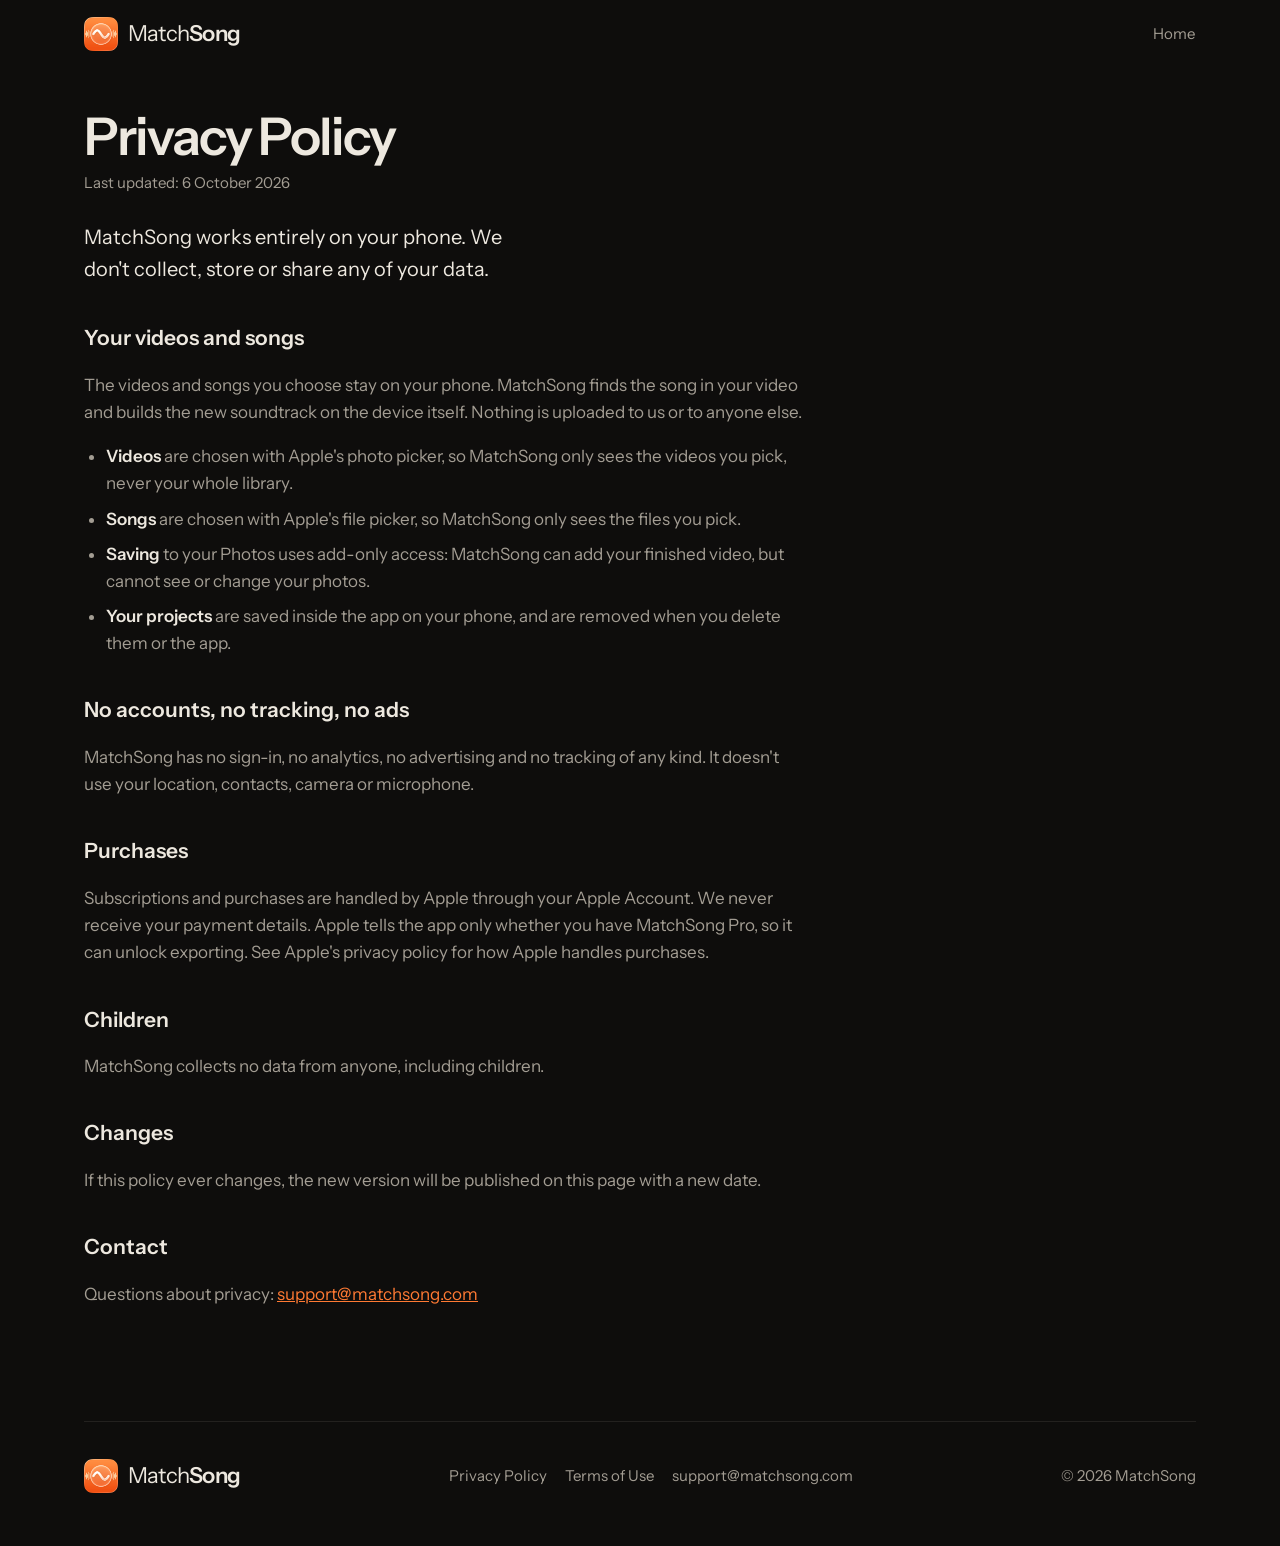
==== commit 79ef4381: "The site as in the app's store/site Co-Authored-By: Claude Opus 5.5 <noreply@anthropic.com>  Claude-" ====
--- a/privacy.html
+++ b/privacy.html
@@ -7,7 +7,7 @@
 <meta name="theme-color" content="#0E0D0C">
 <link rel="icon" href="favicon.png">
 <link rel="apple-touch-icon" href="apple-touch-icon.png">
-<link rel="stylesheet" href="style.css">
+<link rel="stylesheet" href="style.css?v=3">
 </head>
 <body>
 <header class="top">
--- a/style.css
+++ b/style.css
@@ -22,16 +22,16 @@
 .top { position: sticky; top: 0; z-index: 10; transition: background 0.3s, border-color 0.3s; border-bottom: 1px solid transparent; }
 .top.solid { background: rgba(14, 13, 12, 0.72); backdrop-filter: blur(16px); -webkit-backdrop-filter: blur(16px); border-color: var(--line); }
 .top .wrap { display: flex; align-items: center; justify-content: space-between; height: 68px; }
-.brand { display: flex; align-items: center; gap: 10px; color: var(--text); text-decoration: none; font-size: 22px; letter-spacing: -0.035em; }
+.brand { display: flex; align-items: center; min-height: 44px; gap: 10px; color: var(--text); text-decoration: none; font-size: 22px; letter-spacing: -0.035em; }
 .brand img { width: 34px; height: 34px; }
 .brand b { font-weight: 600; }
 .top nav { display: flex; gap: 24px; align-items: center; font-size: 15px; }
-.top nav a { color: var(--muted); text-decoration: none; }
+.top nav a { color: var(--muted); text-decoration: none; display: inline-flex; align-items: center; justify-content: center; min-height: 44px; min-width: 44px; }
 .top nav a:hover { color: var(--text); }
 @media (max-width: 760px) { .top nav .link { display: none; } }
 
 /* buttons and chips */
-.pill { display: inline-flex; align-items: center; gap: 8px; min-height: 50px; padding: 0 24px; border-radius: 999px; font-weight: 600; font-size: 16px; text-decoration: none; transition: transform 0.2s, box-shadow 0.2s; }
+.pill { display: inline-flex; align-items: center; gap: 8px; min-height: 50px; padding: 0 24px; border-radius: 999px; font-weight: 600; font-size: 16px; text-decoration: none; white-space: nowrap; transition: transform 0.2s, box-shadow 0.2s; }
 .pill.primary { background: var(--accent); color: var(--on-accent); box-shadow: 0 10px 30px rgba(255, 122, 51, 0.35); }
 .pill.primary:hover { transform: translateY(-2px); box-shadow: 0 14px 40px rgba(255, 122, 51, 0.45); }
 .pill.quiet { border: 1px solid var(--line); color: var(--text); background: rgba(31, 28, 25, 0.6); }
@@ -45,7 +45,7 @@
 .hero .wrap { position: relative; z-index: 1; display: flex; flex-direction: column; align-items: center; text-align: center; padding-top: 40px; padding-bottom: 40px; }
 .hero h1 { font-size: clamp(40px, 6.2vw, 78px); line-height: 1.02; letter-spacing: -0.045em; font-weight: 600; margin: 20px 0 14px; max-width: 13em; text-wrap: balance; }
 .hero h1 em { font-style: normal; background: linear-gradient(100deg, #FF9A5C, var(--accent) 45%, #E5561A); -webkit-background-clip: text; background-clip: text; color: transparent; }
-.lead { font-size: clamp(20px, 2.4vw, 26px); color: var(--muted); max-width: 32em; margin: 0 0 36px; }
+.lead { font-size: clamp(20px, 2.4vw, 26px); color: var(--muted); max-width: 32em; margin: 0 0 36px; text-wrap: balance; }
 .lead strong { color: var(--text); font-weight: 600; }
 .actions { display: flex; flex-wrap: wrap; gap: 12px; align-items: center; justify-content: center; margin-top: 28px; }
 @media (max-width: 900px) { .hero .wrap { padding-top: 28px; } }
@@ -61,7 +61,7 @@
 /* who it's for: each in one of the app's track colours */
 .row4 .who .mark, .who .mark { background: color-mix(in srgb, var(--tint) 20%, transparent); }
 .row4 .who .mark svg, .who .mark svg { stroke: var(--tint); }
-.who.dancers { --tint: var(--green); } .who.djs { --tint: var(--lavender); } .who.bands { --tint: var(--sand); } .who.video { --tint: var(--blue); }
+.who.dancers { --tint: var(--green); } .who.djs { --tint: var(--lavender); } .who.musicians { --tint: var(--sand); } .who.video { --tint: var(--blue); }
 
 /* the live demo: one video, with what the phone recorded or the original song MatchSong put back */
 .player { display: grid; gap: 14px; width: 100%; max-width: 900px; text-align: left; scroll-margin-top: 90px; }
@@ -95,13 +95,25 @@
 .how .device { justify-self: center; }
 .device { position: relative; width: 240px; border-radius: 40px; padding: 7px; background: #050505; box-shadow: 0 0 0 1.5px #3A3530, 0 40px 80px rgba(0, 0, 0, 0.6), 0 0 120px rgba(255, 122, 51, 0.16); }
 .device video { display: block; width: 100%; aspect-ratio: 660 / 1434; border-radius: 33px; background: #0E0D0C; }
+.film { display: flex; flex-direction: column; align-items: center; gap: 22px; }
+/* Two columns on a computer (words, and a phone or the questions beside them); one on a phone */
+.split { display: grid; grid-template-columns: 1fr 1fr; gap: 40px; align-items: center; }
+.split.top { grid-template-columns: 1fr 1.6fr; align-items: start; }
+#why .film { order: -1; }  /* the film on the left, opposite the steps' video above */
+@media (max-width: 760px) { .split, .split.top { grid-template-columns: 1fr; gap: 32px; } #why .film { order: 0; } }
+.reasons { list-style: none; margin: 0; padding: 0; display: grid; gap: 24px; }
+.reasons li { display: grid; grid-template-columns: 46px 1fr; gap: 16px; align-items: start; }
+.reasons h3 { margin: 0 0 2px; font-size: 19px; font-weight: 600; letter-spacing: -0.015em; }
+.reasons p { margin: 0; color: var(--muted); font-size: 16px; }
+.film video { aspect-ratio: 660 / 1430; cursor: pointer; }
 @media (max-width: 760px) { .how { grid-template-columns: 1fr; gap: 36px; } .device { width: 220px; margin: 0 auto; } }
 .free { color: var(--muted); font-size: 15px; }
 
 /* the three steps: one light row */
 .steps { list-style: none; margin: 0; padding: 0; display: grid; gap: 26px; }
 .steps li { display: flex; gap: 16px; align-items: flex-start; }
-.steps .num { flex: none; }
+.steps .num { flex: none; transition: box-shadow 0.3s; }  /* colours change at once: fading both hid the digit halfway (1.2:1) */
+.steps.live li:not(.now) .num { background: transparent; color: var(--accent); box-shadow: inset 0 0 0 2px var(--accent); }  /* the steps the video isn't showing */
 .steps h3 { margin: 6px 0 4px; font-size: 20px; font-weight: 600; letter-spacing: -0.015em; }
 .steps p { margin: 0; color: var(--muted); }
 
@@ -109,8 +121,8 @@
 .row4 { display: grid; grid-template-columns: repeat(4, 1fr); gap: 28px; }
 .row4 .item h3 { margin: 14px 0 4px; font-size: 19px; font-weight: 600; letter-spacing: -0.015em; }
 .row4 .item p { margin: 0; color: var(--muted); font-size: 16px; }
-.row4 .mark { width: 46px; height: 46px; border-radius: 14px; display: grid; place-items: center; background: rgba(255, 122, 51, 0.12); }
-.row4 .mark svg { width: 24px; height: 24px; stroke: var(--accent); fill: none; stroke-width: 1.8; stroke-linecap: round; stroke-linejoin: round; }
+.mark { width: 46px; height: 46px; border-radius: 14px; display: grid; place-items: center; background: rgba(255, 122, 51, 0.12); }
+.mark svg { width: 24px; height: 24px; stroke: var(--accent); fill: none; stroke-width: 1.8; stroke-linecap: round; stroke-linejoin: round; }
 @media (max-width: 900px) { .row4 { grid-template-columns: repeat(2, 1fr); } }
 @media (max-width: 480px) { .row4 { gap: 22px 18px; } }
 
@@ -137,7 +149,8 @@
 
 /* footer */
 footer { margin-top: 72px; border-top: 1px solid var(--line); padding: 32px 0 48px; display: flex; flex-wrap: wrap; gap: 18px 28px; align-items: center; justify-content: space-between; color: var(--muted); font-size: 15px; }
-footer nav { display: flex; flex-wrap: wrap; gap: 18px; }
+footer nav { display: flex; flex-wrap: wrap; column-gap: 18px; }
+footer nav a { display: inline-flex; align-items: center; min-height: 44px; }  /* 44 pt to touch */
 footer a { color: var(--muted); text-decoration: none; }
 footer a:hover { color: var(--text); }
 footer .credits { flex-basis: 100%; margin: 0; font-size: 13px; color: #857F76; }  /* 4.8:1 on studio black */
